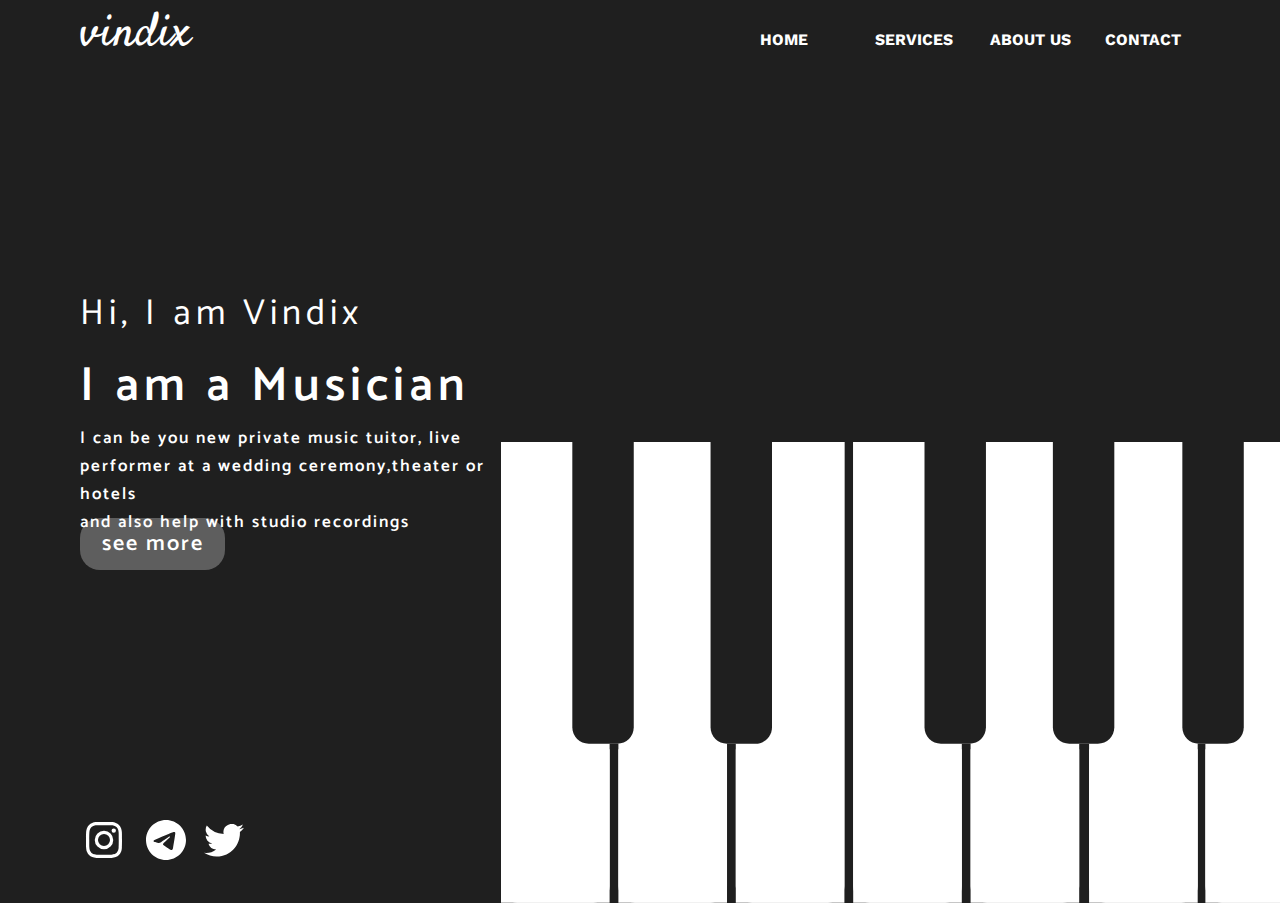
==== index.html @ 93f3ab49 "complete version0.1" ====
<!DOCTYPE html>
<html lang="en">
  <head>
    <meta charset="UTF-8" />
    <meta http-equiv="X-UA-Compatible" content="IE=edge" />
    <meta name="viewport" content="width=device-width, initial-scale=1.0" />
    <link rel="stylesheet" href="style.css" />
    <title>Vindix</title>
  </head>
  <body class="container">
    <div class="header">
      <div class="rightSide">vindix</div>
      <div class="leftSide">
        <ul class="navgation">
          <li><a href="index.html">HOME</a></li>
          <li><a href="services.html">SERVICES</a></li>
          <li><a href="about.html">ABOUT US</a></li>
          <li><a href="contact.html">CONTACT</a></li>
        </ul>
      </div>
    </div>
    <div class="bodySec">
      <div class="intro">
        <div class="upper">
          <div class="heroTxt">Hi, I am Vindix</div>
          <div class="heroTxt1">I am a Musician</div>
          <div class="heroDesc">
            I can be you new private music tuitor, live <br />performer at a
            wedding ceremony,theater or hotels <br />
            and also help with studio recordings
          </div>
          <div class="moreBtn">see more</div>
        </div>
        <div class="lower">
            <div><img src="icons/instagram.svg" alt="instagram" class="svg"></div>
            <div><img src="icons/telegram.svg" alt="telegram" class="svg"></div>
            <div><img src="icons/twitter.svg" alt="twitter" class="svg"></div>
        </div>
      </div>
      <div class="imageSpace">
        <img src="icons/Keyboard.svg" alt="keybord image">
      </div>
    </div>
  </body>
</html>
---- style.css ----
@import url('https://fonts.googleapis.com/css2?family=Catamaran&family=Kantumruy+Pro&family=Satisfy&display=swap');
* {
    box-sizing: border-box;
    padding: 0;
    margin: 0;

}
a {
    color: inherit;
    text-decoration: none;
}
.container {
    /* display: grid;
    grid-template-rows: 84px 1fr; */
    background-color: #1F1F1F;
    color: #FFFFFF;
    font-family: 'Catamaran', sans-serif;   
}
.header {
    display: flex;
    align-items: baseline;
    justify-content: space-between;
    height: 84px;
}
.rightSide {
    font-family: 'Satisfy', cursive;
    font-size: 48px;
    height: 41px;
    width: 284px;
    margin-left: 80px;
}
.leftSide .navgation {

    font-family: 'Kantumruy Pro', sans-serif;
    font-weight: 800;
    display: flex;
    gap: 20px;
    margin-right: 80px;
    list-style-type: none;
}
.leftSide .navgation li {
    width: 95px;
    height: 33px;
}
.bodySec {
    display: grid;
    grid-template-columns: repeat(2,1fr);
    height: 91vh;
}
.moreBtn {
    width: 145px;
    height: 52px;
    border-radius: 20px;
    background-color: #5E5E5E;
    font-size: 22px;
    letter-spacing: 2px;
    font-weight: 600;
    
    display: flex;
    justify-content: center;
    align-items: center;
}
.heroTxt1 {
    width: 421px;
    height: 77px;
    font-size: 48px;
    font-weight: 600;
    letter-spacing: 5px;
}
.heroTxt {
    width: 398px;
    height: 63px;
    font-size: 36px;
    letter-spacing: 5px;
}
.heroDesc {
    height: 94px;
    font-size: 17px;
    letter-spacing: 2px;
    font-weight: 600;
}
.upper{ 
    margin-top: 200px;
}

.lower {
    display: flex;
    align-items: center;
    gap: 18px;
    margin-bottom: 30px;
    
}
.intro {
    display: flex;
    flex-direction: column;
    justify-content: space-between;
    margin-left: 80px;
}
.imageSpace {
    display: flex;
    align-items: flex-end;
    justify-content: flex-end;
}
.contactInfo {
    margin-left: 80px;
    margin-bottom: 200px;
    display: flex;
    justify-content: center;
    flex-direction: column;
}
.contactTxt {
    font-size: 30px;
    font-weight: 800;
    letter-spacing: 3px;
   
}
.email,.phone,.linkedin  {
    font-size: 20px;
    letter-spacing: 2px;
   
}
.svgs {
    margin-top: 20px;
    display: flex;
    gap: 20px;
    align-items: center;
}
.profileImg,.saitama {
    margin-top: 20px;
    margin-bottom: 50px;
    margin-left: 20px;
    width: 234px;
    height: 222px;
    border-radius: 150px;
    
}
.bio {
    margin-left: 80px;
    width: 1088px;
    height: 422px;
    font-size: 24px;
    font-weight: 400;
}
.pName {
    font-size: 30px;
    letter-spacing: 2px;
    font-weight: 500;
}
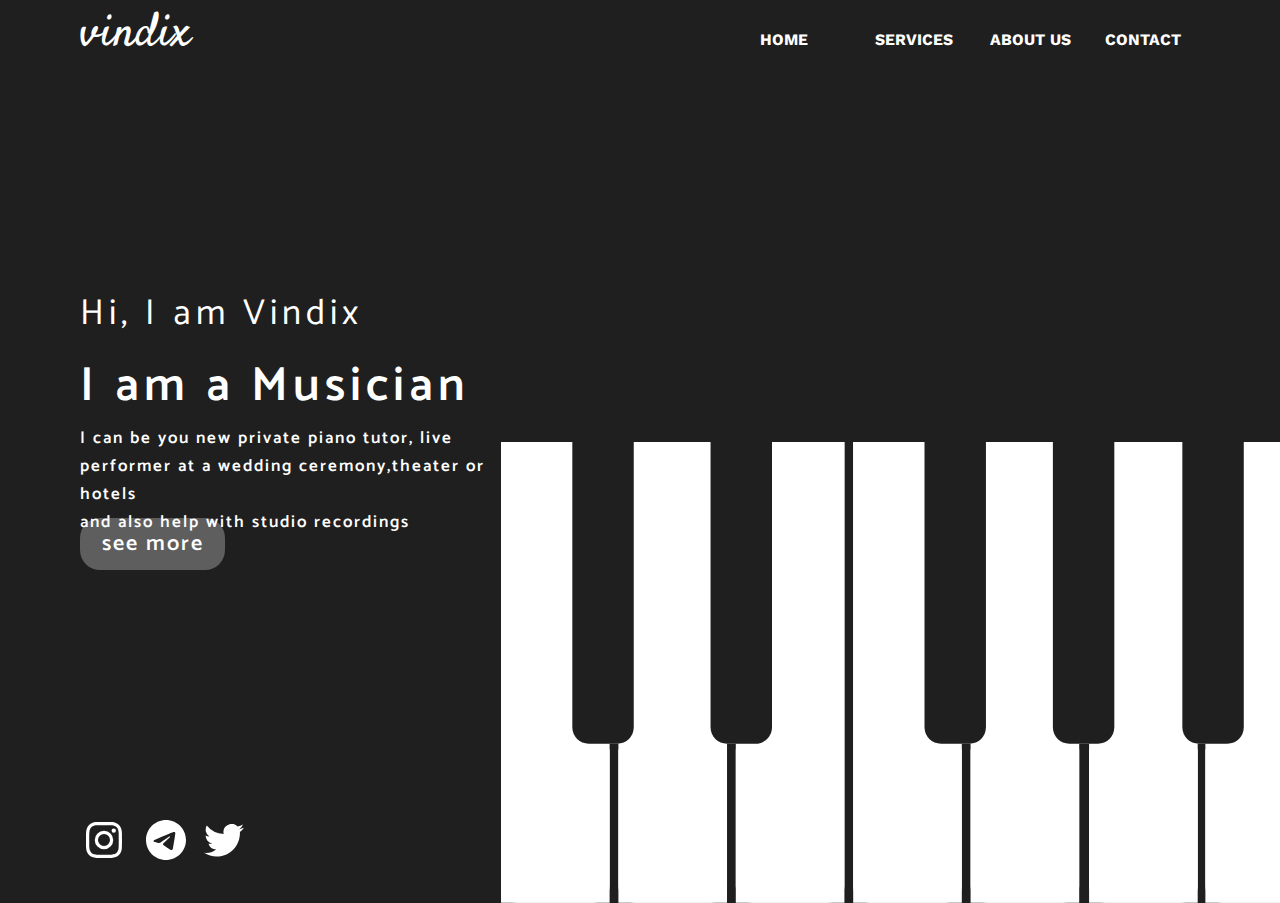
==== commit f4091aeb: "complete version0.2" ====
--- a/index.html
+++ b/index.html
@@ -25,11 +25,11 @@
           <div class="heroTxt">Hi, I am Vindix</div>
           <div class="heroTxt1">I am a Musician</div>
           <div class="heroDesc">
-            I can be you new private music tuitor, live <br />performer at a
+            I can be you new private piano tutor, live <br />performer at a
             wedding ceremony,theater or hotels <br />
             and also help with studio recordings
           </div>
-          <div class="moreBtn">see more</div>
+          <div class="moreBtn"><a href="seemore.html">see more</a></div>
         </div>
         <div class="lower">
             <div><img src="icons/instagram.svg" alt="instagram" class="svg"></div>
--- a/style.css
+++ b/style.css
@@ -5,6 +5,13 @@
     padding: 0;
     margin: 0;
 
+}
+th {
+    padding: 15px;
+    text-align: left;
+}
+table {
+    margin-left: 60px;
 }
 a {
     color: inherit;
@@ -126,13 +133,14 @@
     gap: 20px;
     align-items: center;
 }
-.profileImg,.saitama {
+.profileImg {
     margin-top: 20px;
     margin-bottom: 50px;
-    margin-left: 20px;
+    margin-left: 70px;
     width: 234px;
     height: 222px;
-    border-radius: 150px;
+    border-radius: 234px;
+    background-color: #fff;
     
 }
 .bio {
@@ -145,5 +153,113 @@
 .pName {
     font-size: 30px;
     letter-spacing: 2px;
-    font-weight: 500;
-}
+    font-weight: 800;
+}
+.tab {
+    width: 1228px;
+    height: 1150px;
+    background-color: #d9d9d917;
+    border-radius: 20px;
+    padding: 20px 50px 20px 50px;
+}
+.tabTxt {
+    font-size: 32px;
+    font-weight: 600;
+    letter-spacing: 2px;
+}
+.services {
+    display: flex;
+    justify-content: center;
+    align-items: center;
+    margin-bottom: 20px;
+
+}
+.biginner {
+    background-color: #1F1F1F;
+    width: 1110px;
+    height: 480px;
+    border-radius: 20px;
+    margin-top: 20px;
+    padding: 20px 50px 30px 50px;
+}
+.bigginerTxt {
+    font-size: 24px;
+    letter-spacing: 2px;
+    font-weight: 600;
+}
+.tabDescription{
+    margin-top: 18px;
+    font-weight: 600;
+    font-size: 20px;
+    letter-spacing: 2px;
+}
+.adv {
+    font-size: 18px;
+}
+.prices {
+    margin-top: 18px;
+    width: 984px;
+    height: 246px;
+    
+    display: flex;
+    justify-content: center;
+    column-gap: 10px;
+}
+.priceTab {
+    width: 246px;
+    height: 246px;
+    border-radius: 5px;
+    border: #5e5e5e54 solid 1px;
+}
+.priceTabTxt {
+    font-size: 24px;
+    font-weight: 600;
+    letter-spacing: 2px;
+    background-color: #5e5e5e54 ;
+    height: 60px;
+
+    display: flex;
+    justify-content: center;
+    align-items: center;
+}
+.amount {
+    font-size: 50px;
+    letter-spacing: 5px;
+    font-weight: 600;
+    display: flex;
+    justify-content: center;
+}
+.timePerDay {
+    margin-bottom: 2px;
+    font-size: 18px;
+    font-weight: 600;
+    letter-spacing: 2px;
+    display: flex;
+    justify-content: center;
+
+
+}
+.order {
+    display: flex;
+    align-items: center;
+    justify-content: center;
+}
+.orderBtn {
+   width: 150px;
+   height: 55px;
+   font-weight: 600;
+   font-size: 24px;
+   color: #FFFFFF;
+   background-color: #5E5E5E ;
+   border: none;
+   border-radius: 20px;
+
+}
+.tab.live {
+    height: 800px;
+}
+.welcomeTxt {
+    font-size: 35px;
+    font-weight: 600;
+    
+}